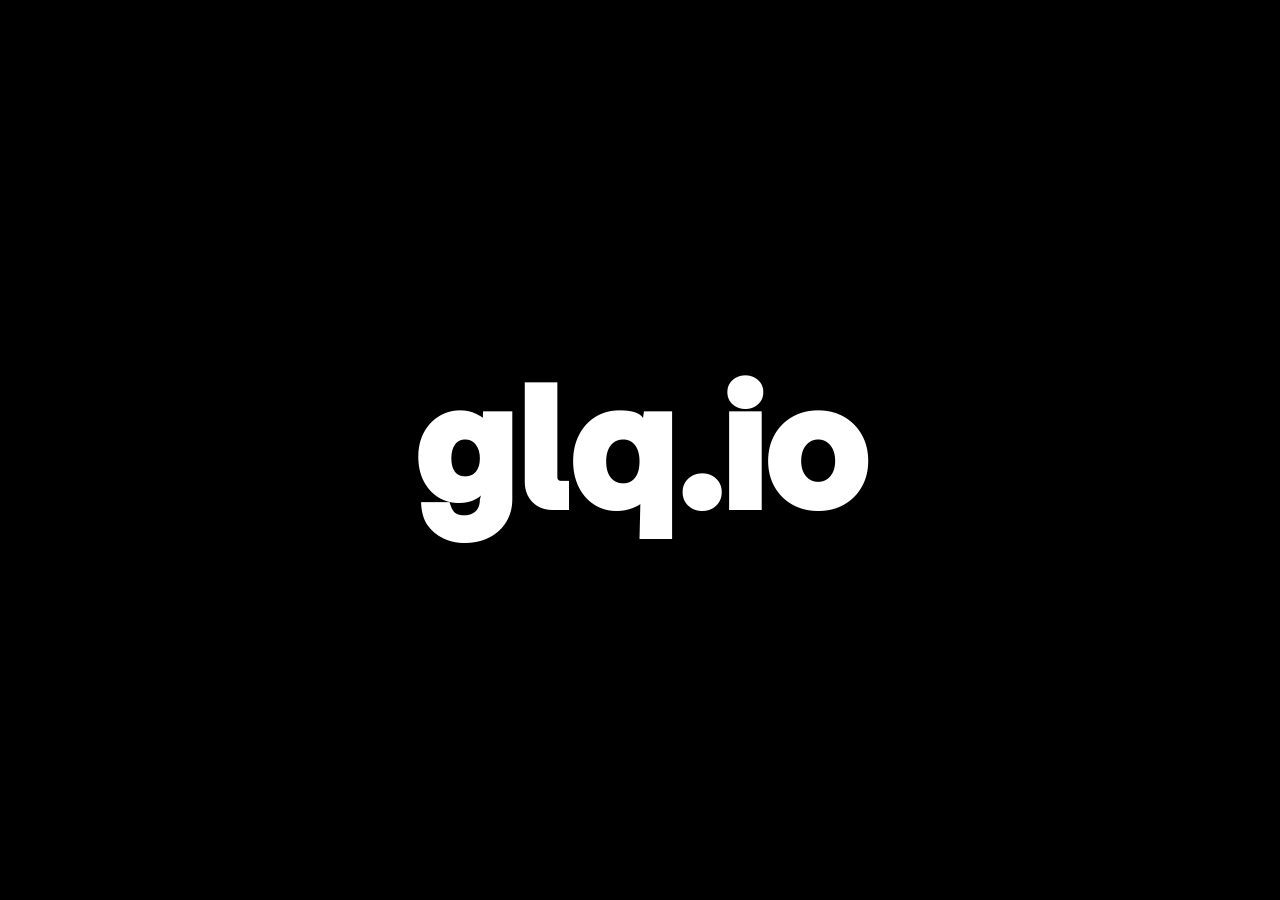
==== index.html @ c0da5b6d "add: default page" ====
<!DOCTYPE html>
<html lang="en">
  <head>
    <meta charset="UTF-8" />
    <meta name="viewport" content="width=device-width, initial-scale=1.0" />
    <title>glq.io</title>
    <link rel="preconnect" href="https://fonts.googleapis.com" />
    <link rel="preconnect" href="https://fonts.gstatic.com" crossorigin />
    <link
      href="https://fonts.googleapis.com/css2?family=Momo+Trust+Display&display=swap"
      rel="stylesheet"
    />
    <link rel="stylesheet" href="/global.css" />
  </head>
  <body>
    <h1>glq.io</h1>
  </body>
</html>
---- global.css ----
* {
  margin: 0;
  padding: 0;
}

body {
  min-height: 100vh;
  background: #000;
  display: flex;
  justify-content: center;
  align-items: center;
  color: #fff;
  font-family: "Momo Trust Display", sans-serif;
  font-weight: 400;
  font-style: normal;
  font-size: 5em;
}
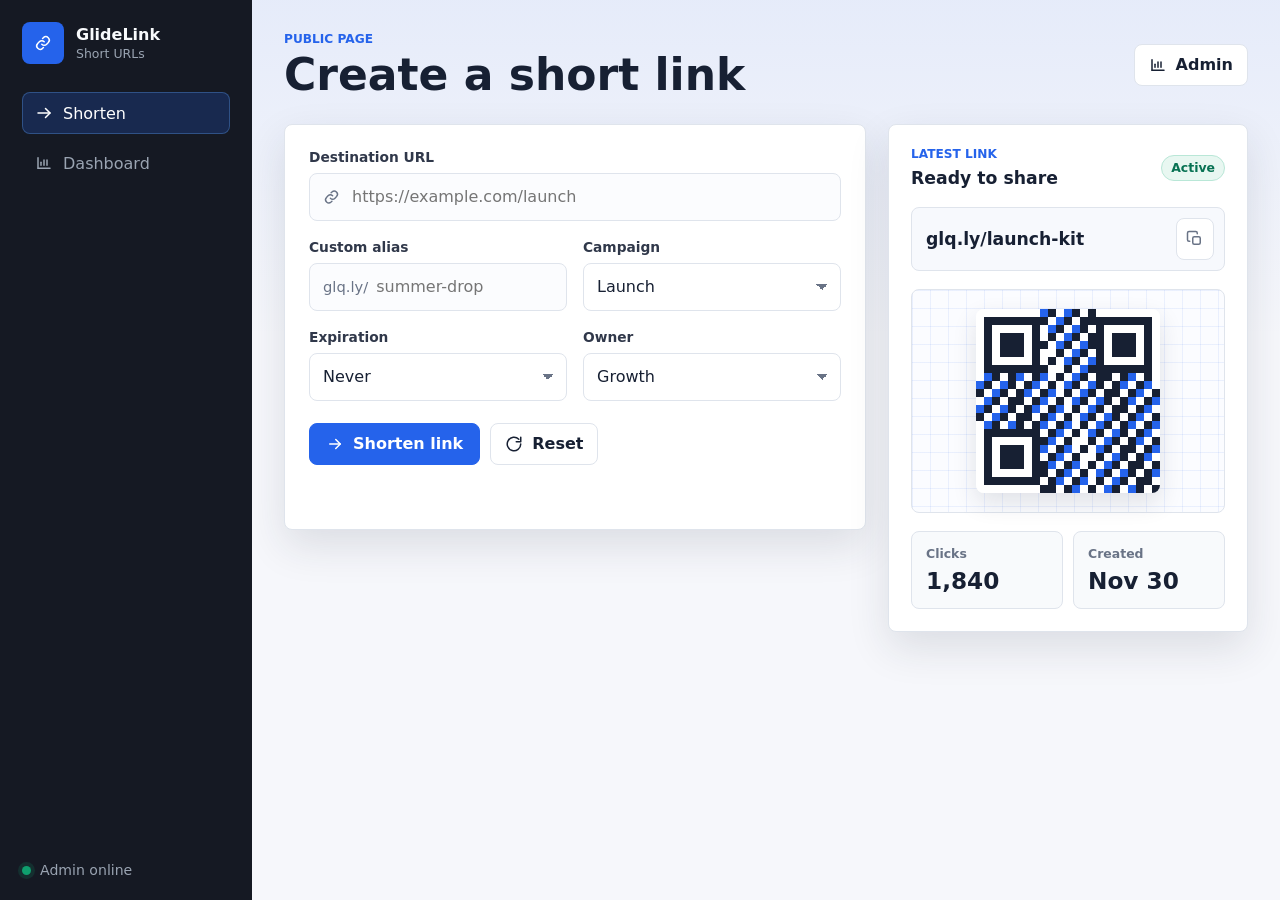
==== commit dbbaa534: "Add link shortener dashboard" ====
--- a/index.html
+++ b/index.html
@@ -1,18 +1,292 @@
-<!DOCTYPE html>
+<!doctype html>
 <html lang="en">
   <head>
-    <meta charset="UTF-8" />
-    <meta name="viewport" content="width=device-width, initial-scale=1.0" />
-    <title>glq.io</title>
-    <link rel="preconnect" href="https://fonts.googleapis.com" />
-    <link rel="preconnect" href="https://fonts.gstatic.com" crossorigin />
-    <link
-      href="https://fonts.googleapis.com/css2?family=Momo+Trust+Display&display=swap"
-      rel="stylesheet"
-    />
-    <link rel="stylesheet" href="/global.css" />
+    <meta charset="utf-8" />
+    <meta name="viewport" content="width=device-width, initial-scale=1" />
+    <title>GlideLink Shortener</title>
+    <link rel="stylesheet" href="styles.css" />
   </head>
   <body>
-    <h1>glq.io</h1>
+    <div class="app-shell">
+      <aside class="sidebar" aria-label="Primary navigation">
+        <a class="brand" href="#shorten" data-route="shorten" aria-label="GlideLink home">
+          <span class="brand-mark" aria-hidden="true">
+            <svg viewBox="0 0 24 24" role="img">
+              <path d="M10.4 13.6a4.6 4.6 0 0 0 6.5 0l2.2-2.2a4.6 4.6 0 0 0-6.5-6.5l-1.2 1.2" />
+              <path d="M13.6 10.4a4.6 4.6 0 0 0-6.5 0l-2.2 2.2a4.6 4.6 0 0 0 6.5 6.5l1.2-1.2" />
+            </svg>
+          </span>
+          <span>
+            <strong>GlideLink</strong>
+            <small>Short URLs</small>
+          </span>
+        </a>
+
+        <nav class="nav-tabs" aria-label="App sections">
+          <a class="nav-tab is-active" href="#shorten" data-route="shorten">
+            <svg viewBox="0 0 24 24" aria-hidden="true">
+              <path d="M4 12h16" />
+              <path d="M14 6l6 6-6 6" />
+            </svg>
+            Shorten
+          </a>
+          <a class="nav-tab" href="#dashboard" data-route="dashboard">
+            <svg viewBox="0 0 24 24" aria-hidden="true">
+              <path d="M4 19V5" />
+              <path d="M4 19h16" />
+              <path d="M8 15v-4" />
+              <path d="M12 15V8" />
+              <path d="M16 15v-7" />
+            </svg>
+            Dashboard
+          </a>
+        </nav>
+
+        <div class="sidebar-footer">
+          <span class="status-dot" aria-hidden="true"></span>
+          <span>Admin online</span>
+        </div>
+      </aside>
+
+      <main class="workspace">
+        <section class="view is-active" id="shorten-view" aria-labelledby="shorten-title">
+          <header class="topbar">
+            <div>
+              <p class="eyebrow">Public page</p>
+              <h1 id="shorten-title">Create a short link</h1>
+            </div>
+            <button class="ghost-button" type="button" data-route-button="dashboard">
+              <svg viewBox="0 0 24 24" aria-hidden="true">
+                <path d="M4 19V5" />
+                <path d="M4 19h16" />
+                <path d="M8 15v-4" />
+                <path d="M12 15V8" />
+                <path d="M16 15v-7" />
+              </svg>
+              Admin
+            </button>
+          </header>
+
+          <div class="shorten-layout">
+            <form class="shorten-panel" id="shorten-form">
+              <div class="field-group">
+                <label for="destination">Destination URL</label>
+                <div class="input-shell">
+                  <svg viewBox="0 0 24 24" aria-hidden="true">
+                    <path d="M10.4 13.6a4.6 4.6 0 0 0 6.5 0l2.2-2.2a4.6 4.6 0 0 0-6.5-6.5l-1.2 1.2" />
+                    <path d="M13.6 10.4a4.6 4.6 0 0 0-6.5 0l-2.2 2.2a4.6 4.6 0 0 0 6.5 6.5l1.2-1.2" />
+                  </svg>
+                  <input id="destination" name="destination" type="url" placeholder="https://example.com/launch" required />
+                </div>
+              </div>
+
+              <div class="form-grid">
+                <div class="field-group">
+                  <label for="alias">Custom alias</label>
+                  <div class="input-shell compact">
+                    <span class="domain-prefix">glq.ly/</span>
+                    <input id="alias" name="alias" type="text" inputmode="latin" placeholder="summer-drop" maxlength="32" />
+                  </div>
+                </div>
+
+                <div class="field-group">
+                  <label for="campaign">Campaign</label>
+                  <select id="campaign" name="campaign">
+                    <option>Launch</option>
+                    <option>Newsletter</option>
+                    <option>Social</option>
+                    <option>Partner</option>
+                    <option>Support</option>
+                  </select>
+                </div>
+              </div>
+
+              <div class="form-grid">
+                <div class="field-group">
+                  <label for="expires">Expiration</label>
+                  <select id="expires" name="expires">
+                    <option value="never">Never</option>
+                    <option value="7">7 days</option>
+                    <option value="30">30 days</option>
+                    <option value="90">90 days</option>
+                  </select>
+                </div>
+
+                <div class="field-group">
+                  <label for="owner">Owner</label>
+                  <select id="owner" name="owner">
+                    <option>Growth</option>
+                    <option>Sales</option>
+                    <option>Product</option>
+                    <option>Support</option>
+                  </select>
+                </div>
+              </div>
+
+              <div class="form-actions">
+                <button class="primary-button" type="submit">
+                  <svg viewBox="0 0 24 24" aria-hidden="true">
+                    <path d="M5 12h14" />
+                    <path d="M13 6l6 6-6 6" />
+                  </svg>
+                  Shorten link
+                </button>
+                <button class="secondary-button" type="reset">
+                  <svg viewBox="0 0 24 24" aria-hidden="true">
+                    <path d="M21 12a9 9 0 1 1-2.6-6.4" />
+                    <path d="M21 3v6h-6" />
+                  </svg>
+                  Reset
+                </button>
+              </div>
+              <p class="form-message" id="form-message" role="status" aria-live="polite"></p>
+            </form>
+
+            <aside class="result-panel" aria-labelledby="result-title">
+              <div class="result-header">
+                <div>
+                  <p class="eyebrow">Latest link</p>
+                  <h2 id="result-title">Ready to share</h2>
+                </div>
+                <span class="badge" id="result-status">Active</span>
+              </div>
+
+              <div class="short-url-box">
+                <span id="latest-short-url">glq.ly/welcome</span>
+                <button class="icon-button" type="button" id="copy-latest" title="Copy short link" aria-label="Copy short link">
+                  <svg viewBox="0 0 24 24" aria-hidden="true">
+                    <rect x="9" y="9" width="10" height="10" rx="2" />
+                    <path d="M5 15H4a2 2 0 0 1-2-2V4a2 2 0 0 1 2-2h9a2 2 0 0 1 2 2v1" />
+                  </svg>
+                </button>
+              </div>
+
+              <div class="qr-wrap">
+                <canvas id="qr-canvas" width="184" height="184" aria-label="QR preview"></canvas>
+              </div>
+
+              <dl class="result-stats">
+                <div>
+                  <dt>Clicks</dt>
+                  <dd id="latest-clicks">0</dd>
+                </div>
+                <div>
+                  <dt>Created</dt>
+                  <dd id="latest-created">Today</dd>
+                </div>
+              </dl>
+            </aside>
+          </div>
+        </section>
+
+        <section class="view" id="dashboard-view" aria-labelledby="dashboard-title">
+          <header class="topbar dashboard-topbar">
+            <div>
+              <p class="eyebrow">Admin dashboard</p>
+              <h1 id="dashboard-title">Link performance</h1>
+            </div>
+            <button class="primary-button" type="button" data-route-button="shorten">
+              <svg viewBox="0 0 24 24" aria-hidden="true">
+                <path d="M12 5v14" />
+                <path d="M5 12h14" />
+              </svg>
+              New link
+            </button>
+          </header>
+
+          <section class="metrics-grid" aria-label="Overview metrics">
+            <article class="metric">
+              <span>Total links</span>
+              <strong id="metric-links">0</strong>
+            </article>
+            <article class="metric">
+              <span>Total clicks</span>
+              <strong id="metric-clicks">0</strong>
+            </article>
+            <article class="metric">
+              <span>Active links</span>
+              <strong id="metric-active">0</strong>
+            </article>
+            <article class="metric">
+              <span>Top campaign</span>
+              <strong id="metric-campaign">-</strong>
+            </article>
+          </section>
+
+          <section class="dashboard-grid">
+            <div class="chart-panel" aria-labelledby="chart-title">
+              <div class="section-heading">
+                <div>
+                  <p class="eyebrow">Last 7 days</p>
+                  <h2 id="chart-title">Click volume</h2>
+                </div>
+                <span class="badge neutral" id="chart-total">0 clicks</span>
+              </div>
+              <div class="bar-chart" id="bar-chart" role="img" aria-label="Daily click volume"></div>
+            </div>
+
+            <div class="activity-panel" aria-labelledby="activity-title">
+              <div class="section-heading">
+                <div>
+                  <p class="eyebrow">Realtime</p>
+                  <h2 id="activity-title">Recent activity</h2>
+                </div>
+              </div>
+              <ol class="activity-list" id="activity-list"></ol>
+            </div>
+          </section>
+
+          <section class="table-panel" aria-labelledby="links-title">
+            <div class="table-header">
+              <div>
+                <p class="eyebrow">Inventory</p>
+                <h2 id="links-title">Managed links</h2>
+              </div>
+              <div class="table-tools">
+                <div class="search-shell">
+                  <svg viewBox="0 0 24 24" aria-hidden="true">
+                    <circle cx="11" cy="11" r="7" />
+                    <path d="M20 20l-3.5-3.5" />
+                  </svg>
+                  <input id="search-links" type="search" placeholder="Search links" aria-label="Search links" />
+                </div>
+                <div class="segment-control" aria-label="Filter links">
+                  <button class="is-active" type="button" data-filter="all">All</button>
+                  <button type="button" data-filter="active">Active</button>
+                  <button type="button" data-filter="paused">Paused</button>
+                  <button type="button" data-filter="expired">Expired</button>
+                </div>
+              </div>
+            </div>
+
+            <div class="table-scroll">
+              <table>
+                <thead>
+                  <tr>
+                    <th scope="col">Short link</th>
+                    <th scope="col">Destination</th>
+                    <th scope="col">Campaign</th>
+                    <th scope="col">Clicks</th>
+                    <th scope="col">Status</th>
+                    <th scope="col">Actions</th>
+                  </tr>
+                </thead>
+                <tbody id="links-table"></tbody>
+              </table>
+            </div>
+          </section>
+        </section>
+      </main>
+    </div>
+
+    <template id="empty-row-template">
+      <tr>
+        <td colspan="6">
+          <div class="empty-state">No links match the current view.</div>
+        </td>
+      </tr>
+    </template>
+
+    <script src="app.js"></script>
   </body>
 </html>
--- a/styles.css
+++ b/styles.css
@@ -0,0 +1,822 @@
+:root {
+  --bg: #f6f7fb;
+  --panel: #ffffff;
+  --panel-strong: #fdfefe;
+  --ink: #172033;
+  --muted: #697386;
+  --line: #dfe4ec;
+  --accent: #2563eb;
+  --accent-strong: #1749b7;
+  --success: #0f9f6e;
+  --warning: #b7791f;
+  --danger: #d14343;
+  --nav: #151923;
+  --nav-muted: #9aa4b2;
+  --shadow: 0 16px 42px rgba(32, 40, 58, 0.12);
+  --radius: 8px;
+}
+
+* {
+  box-sizing: border-box;
+}
+
+body {
+  margin: 0;
+  min-height: 100vh;
+  color: var(--ink);
+  background:
+    linear-gradient(180deg, rgba(37, 99, 235, 0.08), transparent 340px),
+    var(--bg);
+  font-family:
+    Inter, ui-sans-serif, system-ui, -apple-system, BlinkMacSystemFont, "Segoe UI",
+    sans-serif;
+}
+
+button,
+input,
+select {
+  font: inherit;
+}
+
+button {
+  cursor: pointer;
+}
+
+svg {
+  display: block;
+  width: 18px;
+  height: 18px;
+  fill: none;
+  stroke: currentColor;
+  stroke-linecap: round;
+  stroke-linejoin: round;
+  stroke-width: 2;
+}
+
+.app-shell {
+  display: grid;
+  grid-template-columns: 252px minmax(0, 1fr);
+  min-height: 100vh;
+}
+
+.sidebar {
+  position: sticky;
+  top: 0;
+  display: flex;
+  flex-direction: column;
+  gap: 28px;
+  height: 100vh;
+  padding: 22px;
+  color: #f8fafc;
+  background: var(--nav);
+}
+
+.brand {
+  display: flex;
+  align-items: center;
+  gap: 12px;
+  color: inherit;
+  text-decoration: none;
+}
+
+.brand-mark {
+  display: grid;
+  width: 42px;
+  height: 42px;
+  place-items: center;
+  color: #ffffff;
+  background: #2563eb;
+  border-radius: 8px;
+}
+
+.brand strong,
+.brand small {
+  display: block;
+}
+
+.brand strong {
+  font-size: 1rem;
+}
+
+.brand small {
+  margin-top: 2px;
+  color: var(--nav-muted);
+  font-size: 0.78rem;
+}
+
+.nav-tabs {
+  display: grid;
+  gap: 8px;
+}
+
+.nav-tab {
+  display: flex;
+  align-items: center;
+  gap: 10px;
+  min-height: 42px;
+  padding: 0 12px;
+  color: var(--nav-muted);
+  border: 1px solid transparent;
+  border-radius: 8px;
+  text-decoration: none;
+}
+
+.nav-tab:hover,
+.nav-tab:focus-visible {
+  color: #ffffff;
+  background: rgba(255, 255, 255, 0.08);
+}
+
+.nav-tab.is-active {
+  color: #ffffff;
+  background: rgba(37, 99, 235, 0.22);
+  border-color: rgba(96, 165, 250, 0.32);
+}
+
+.sidebar-footer {
+  display: flex;
+  align-items: center;
+  gap: 9px;
+  margin-top: auto;
+  color: var(--nav-muted);
+  font-size: 0.88rem;
+}
+
+.status-dot {
+  width: 9px;
+  height: 9px;
+  background: var(--success);
+  border-radius: 999px;
+  box-shadow: 0 0 0 4px rgba(15, 159, 110, 0.16);
+}
+
+.workspace {
+  width: 100%;
+  max-width: 1280px;
+  padding: 32px;
+}
+
+.view {
+  display: none;
+}
+
+.view.is-active {
+  display: block;
+}
+
+.topbar {
+  display: flex;
+  align-items: center;
+  justify-content: space-between;
+  gap: 18px;
+  margin-bottom: 26px;
+}
+
+.dashboard-topbar {
+  margin-bottom: 18px;
+}
+
+.eyebrow {
+  margin: 0 0 7px;
+  color: var(--accent);
+  font-size: 0.76rem;
+  font-weight: 700;
+  letter-spacing: 0;
+  text-transform: uppercase;
+}
+
+h1,
+h2,
+p {
+  overflow-wrap: anywhere;
+}
+
+h1,
+h2 {
+  margin: 0;
+  letter-spacing: 0;
+}
+
+h1 {
+  font-size: 2.75rem;
+  line-height: 1.02;
+}
+
+h2 {
+  font-size: 1.08rem;
+  line-height: 1.2;
+}
+
+.shorten-layout {
+  display: grid;
+  grid-template-columns: minmax(0, 1fr) 360px;
+  gap: 22px;
+  align-items: start;
+}
+
+.shorten-panel,
+.result-panel,
+.chart-panel,
+.activity-panel,
+.table-panel,
+.metric {
+  background: var(--panel);
+  border: 1px solid var(--line);
+  border-radius: var(--radius);
+  box-shadow: var(--shadow);
+}
+
+.shorten-panel {
+  display: grid;
+  gap: 18px;
+  padding: 24px;
+}
+
+.form-grid {
+  display: grid;
+  grid-template-columns: repeat(2, minmax(0, 1fr));
+  gap: 16px;
+}
+
+.field-group {
+  display: grid;
+  gap: 8px;
+}
+
+label {
+  color: #30384a;
+  font-size: 0.86rem;
+  font-weight: 700;
+}
+
+.input-shell,
+.search-shell {
+  display: flex;
+  align-items: center;
+  gap: 10px;
+  min-height: 48px;
+  padding: 0 13px;
+  color: var(--muted);
+  background: #fbfcfe;
+  border: 1px solid var(--line);
+  border-radius: 8px;
+}
+
+.input-shell:focus-within,
+.search-shell:focus-within,
+select:focus {
+  border-color: rgba(37, 99, 235, 0.74);
+  box-shadow: 0 0 0 4px rgba(37, 99, 235, 0.12);
+}
+
+.input-shell input,
+.search-shell input {
+  width: 100%;
+  min-width: 0;
+  color: var(--ink);
+  background: transparent;
+  border: 0;
+  outline: 0;
+}
+
+.input-shell.compact {
+  gap: 6px;
+}
+
+.domain-prefix {
+  flex: 0 0 auto;
+  color: var(--muted);
+  font-size: 0.92rem;
+}
+
+select {
+  width: 100%;
+  min-height: 48px;
+  padding: 0 38px 0 13px;
+  color: var(--ink);
+  background:
+    linear-gradient(45deg, transparent 50%, var(--muted) 50%),
+    linear-gradient(135deg, var(--muted) 50%, transparent 50%),
+    linear-gradient(to right, transparent, transparent);
+  background-position:
+    calc(100% - 18px) 20px,
+    calc(100% - 12px) 20px,
+    100% 0;
+  background-size:
+    6px 6px,
+    6px 6px,
+    2.5em 2.5em;
+  background-repeat: no-repeat;
+  border: 1px solid var(--line);
+  border-radius: 8px;
+  outline: 0;
+  appearance: none;
+}
+
+.form-actions {
+  display: flex;
+  flex-wrap: wrap;
+  gap: 10px;
+  margin-top: 4px;
+}
+
+.primary-button,
+.secondary-button,
+.ghost-button,
+.icon-button {
+  display: inline-flex;
+  align-items: center;
+  justify-content: center;
+  gap: 9px;
+  min-height: 42px;
+  border-radius: 8px;
+  font-weight: 750;
+}
+
+.primary-button {
+  padding: 0 16px;
+  color: #ffffff;
+  background: var(--accent);
+  border: 1px solid var(--accent);
+}
+
+.primary-button:hover,
+.primary-button:focus-visible {
+  background: var(--accent-strong);
+  border-color: var(--accent-strong);
+}
+
+.secondary-button,
+.ghost-button {
+  padding: 0 14px;
+  color: var(--ink);
+  background: #ffffff;
+  border: 1px solid var(--line);
+}
+
+.secondary-button:hover,
+.ghost-button:hover,
+.secondary-button:focus-visible,
+.ghost-button:focus-visible,
+.icon-button:hover,
+.icon-button:focus-visible {
+  border-color: rgba(37, 99, 235, 0.6);
+  box-shadow: 0 0 0 4px rgba(37, 99, 235, 0.1);
+}
+
+.icon-button {
+  width: 38px;
+  height: 38px;
+  color: var(--muted);
+  background: #ffffff;
+  border: 1px solid var(--line);
+}
+
+.form-message {
+  min-height: 22px;
+  margin: 0;
+  color: var(--muted);
+  font-size: 0.92rem;
+}
+
+.form-message.is-error {
+  color: var(--danger);
+}
+
+.result-panel {
+  display: grid;
+  gap: 18px;
+  padding: 22px;
+}
+
+.result-header,
+.section-heading,
+.table-header {
+  display: flex;
+  align-items: center;
+  justify-content: space-between;
+  gap: 16px;
+}
+
+.badge {
+  display: inline-flex;
+  align-items: center;
+  min-height: 26px;
+  padding: 0 9px;
+  color: #087253;
+  background: #e8f7f1;
+  border: 1px solid #b9e7d7;
+  border-radius: 999px;
+  font-size: 0.78rem;
+  font-weight: 750;
+  white-space: nowrap;
+}
+
+.badge.neutral {
+  color: #445064;
+  background: #f1f4f8;
+  border-color: #dbe2ec;
+}
+
+.badge.paused {
+  color: var(--warning);
+  background: #fff6df;
+  border-color: #f3d79b;
+}
+
+.badge.expired {
+  color: var(--danger);
+  background: #fff0f0;
+  border-color: #f7c6c6;
+}
+
+.short-url-box {
+  display: grid;
+  grid-template-columns: minmax(0, 1fr) 38px;
+  gap: 10px;
+  align-items: center;
+  min-height: 58px;
+  padding: 10px;
+  background: #f7f9fd;
+  border: 1px solid var(--line);
+  border-radius: 8px;
+}
+
+.short-url-box span {
+  min-width: 0;
+  padding-left: 4px;
+  font-size: 1.08rem;
+  font-weight: 800;
+  overflow-wrap: anywhere;
+}
+
+.qr-wrap {
+  display: grid;
+  place-items: center;
+  min-height: 224px;
+  background:
+    linear-gradient(90deg, rgba(37, 99, 235, 0.08) 1px, transparent 1px),
+    linear-gradient(rgba(37, 99, 235, 0.08) 1px, transparent 1px),
+    #fbfcff;
+  background-size: 18px 18px;
+  border: 1px solid var(--line);
+  border-radius: 8px;
+}
+
+canvas {
+  width: 184px;
+  height: 184px;
+  background: #ffffff;
+  border-radius: 8px;
+  box-shadow: 0 10px 24px rgba(32, 40, 58, 0.12);
+}
+
+.result-stats {
+  display: grid;
+  grid-template-columns: repeat(2, minmax(0, 1fr));
+  gap: 10px;
+  margin: 0;
+}
+
+.result-stats div {
+  min-height: 76px;
+  padding: 14px;
+  background: #f8fafc;
+  border: 1px solid var(--line);
+  border-radius: 8px;
+}
+
+.result-stats dt {
+  color: var(--muted);
+  font-size: 0.78rem;
+  font-weight: 750;
+}
+
+.result-stats dd {
+  margin: 6px 0 0;
+  font-size: 1.45rem;
+  font-weight: 850;
+}
+
+.metrics-grid {
+  display: grid;
+  grid-template-columns: repeat(4, minmax(0, 1fr));
+  gap: 14px;
+  margin-bottom: 18px;
+}
+
+.metric {
+  min-height: 112px;
+  padding: 18px;
+}
+
+.metric span {
+  display: block;
+  color: var(--muted);
+  font-size: 0.82rem;
+  font-weight: 750;
+}
+
+.metric strong {
+  display: block;
+  margin-top: 12px;
+  font-size: 2rem;
+  line-height: 1;
+  overflow-wrap: anywhere;
+}
+
+.dashboard-grid {
+  display: grid;
+  grid-template-columns: minmax(0, 1.6fr) minmax(300px, 0.8fr);
+  gap: 18px;
+  margin-bottom: 18px;
+}
+
+.chart-panel,
+.activity-panel,
+.table-panel {
+  padding: 20px;
+}
+
+.bar-chart {
+  display: grid;
+  grid-template-columns: repeat(7, minmax(44px, 1fr));
+  align-items: end;
+  gap: 12px;
+  height: 236px;
+  margin-top: 20px;
+  padding-top: 8px;
+}
+
+.bar-item {
+  display: grid;
+  align-content: end;
+  gap: 9px;
+  min-width: 0;
+  height: 100%;
+}
+
+.bar {
+  min-height: 12px;
+  background: linear-gradient(180deg, #3b82f6, #0f9f6e);
+  border-radius: 6px 6px 3px 3px;
+}
+
+.bar-label {
+  color: var(--muted);
+  font-size: 0.76rem;
+  font-weight: 750;
+  text-align: center;
+}
+
+.activity-list {
+  display: grid;
+  gap: 12px;
+  margin: 18px 0 0;
+  padding: 0;
+  list-style: none;
+}
+
+.activity-list li {
+  display: grid;
+  grid-template-columns: 36px minmax(0, 1fr);
+  gap: 11px;
+  align-items: center;
+  min-height: 48px;
+}
+
+.activity-icon {
+  display: grid;
+  width: 36px;
+  height: 36px;
+  place-items: center;
+  color: var(--accent);
+  background: #edf4ff;
+  border: 1px solid #d6e6ff;
+  border-radius: 8px;
+}
+
+.activity-list p,
+.activity-list time {
+  display: block;
+  margin: 0;
+}
+
+.activity-list p {
+  font-weight: 750;
+}
+
+.activity-list time {
+  margin-top: 2px;
+  color: var(--muted);
+  font-size: 0.78rem;
+}
+
+.table-panel {
+  overflow: hidden;
+}
+
+.table-header {
+  align-items: flex-start;
+  margin-bottom: 16px;
+}
+
+.table-tools {
+  display: flex;
+  flex-wrap: wrap;
+  gap: 10px;
+  justify-content: flex-end;
+}
+
+.search-shell {
+  width: min(260px, 100%);
+  min-height: 40px;
+}
+
+.segment-control {
+  display: inline-flex;
+  min-height: 40px;
+  padding: 3px;
+  background: #edf1f7;
+  border: 1px solid var(--line);
+  border-radius: 8px;
+}
+
+.segment-control button {
+  min-width: 70px;
+  padding: 0 10px;
+  color: var(--muted);
+  background: transparent;
+  border: 0;
+  border-radius: 6px;
+  font-size: 0.84rem;
+  font-weight: 750;
+}
+
+.segment-control button.is-active {
+  color: var(--ink);
+  background: #ffffff;
+  box-shadow: 0 2px 8px rgba(31, 42, 68, 0.1);
+}
+
+.table-scroll {
+  overflow-x: auto;
+}
+
+table {
+  width: 100%;
+  min-width: 860px;
+  border-collapse: collapse;
+}
+
+th,
+td {
+  padding: 14px 12px;
+  border-top: 1px solid var(--line);
+  text-align: left;
+  vertical-align: middle;
+}
+
+th {
+  color: var(--muted);
+  font-size: 0.76rem;
+  font-weight: 800;
+  text-transform: uppercase;
+}
+
+td {
+  font-size: 0.92rem;
+}
+
+.link-cell {
+  display: grid;
+  gap: 4px;
+}
+
+.link-cell strong {
+  color: var(--accent);
+  overflow-wrap: anywhere;
+}
+
+.link-cell span,
+.destination-cell {
+  color: var(--muted);
+}
+
+.destination-cell {
+  max-width: 360px;
+  overflow: hidden;
+  text-overflow: ellipsis;
+  white-space: nowrap;
+}
+
+.row-actions {
+  display: flex;
+  gap: 8px;
+}
+
+.empty-state {
+  padding: 28px;
+  color: var(--muted);
+  text-align: center;
+}
+
+@media (max-width: 980px) {
+  .app-shell {
+    grid-template-columns: 1fr;
+  }
+
+  .sidebar {
+    position: static;
+    display: grid;
+    grid-template-columns: minmax(0, 1fr) auto;
+    align-items: center;
+    height: auto;
+    padding: 14px 18px;
+  }
+
+  .nav-tabs {
+    grid-auto-flow: column;
+    justify-content: end;
+  }
+
+  .sidebar-footer {
+    display: none;
+  }
+
+  .workspace {
+    padding: 24px;
+  }
+
+  .shorten-layout,
+  .dashboard-grid {
+    grid-template-columns: 1fr;
+  }
+
+  .metrics-grid {
+    grid-template-columns: repeat(2, minmax(0, 1fr));
+  }
+}
+
+@media (max-width: 680px) {
+  .sidebar {
+    grid-template-columns: 1fr;
+    gap: 14px;
+  }
+
+  .nav-tabs {
+    grid-auto-flow: row;
+    grid-template-columns: repeat(2, minmax(0, 1fr));
+  }
+
+  .topbar,
+  .result-header,
+  .section-heading,
+  .table-header {
+    align-items: stretch;
+    flex-direction: column;
+  }
+
+  h1 {
+    font-size: 2rem;
+  }
+
+  .workspace {
+    padding: 18px;
+  }
+
+  .shorten-panel,
+  .result-panel,
+  .chart-panel,
+  .activity-panel,
+  .table-panel {
+    padding: 16px;
+  }
+
+  .form-grid,
+  .metrics-grid,
+  .result-stats {
+    grid-template-columns: 1fr;
+  }
+
+  .table-tools,
+  .search-shell,
+  .segment-control {
+    width: 100%;
+  }
+
+  .segment-control {
+    display: grid;
+    grid-template-columns: repeat(4, minmax(0, 1fr));
+  }
+
+  .segment-control button {
+    min-width: 0;
+    padding: 0 6px;
+  }
+
+  .bar-chart {
+    gap: 8px;
+    grid-template-columns: repeat(7, minmax(28px, 1fr));
+  }
+}
